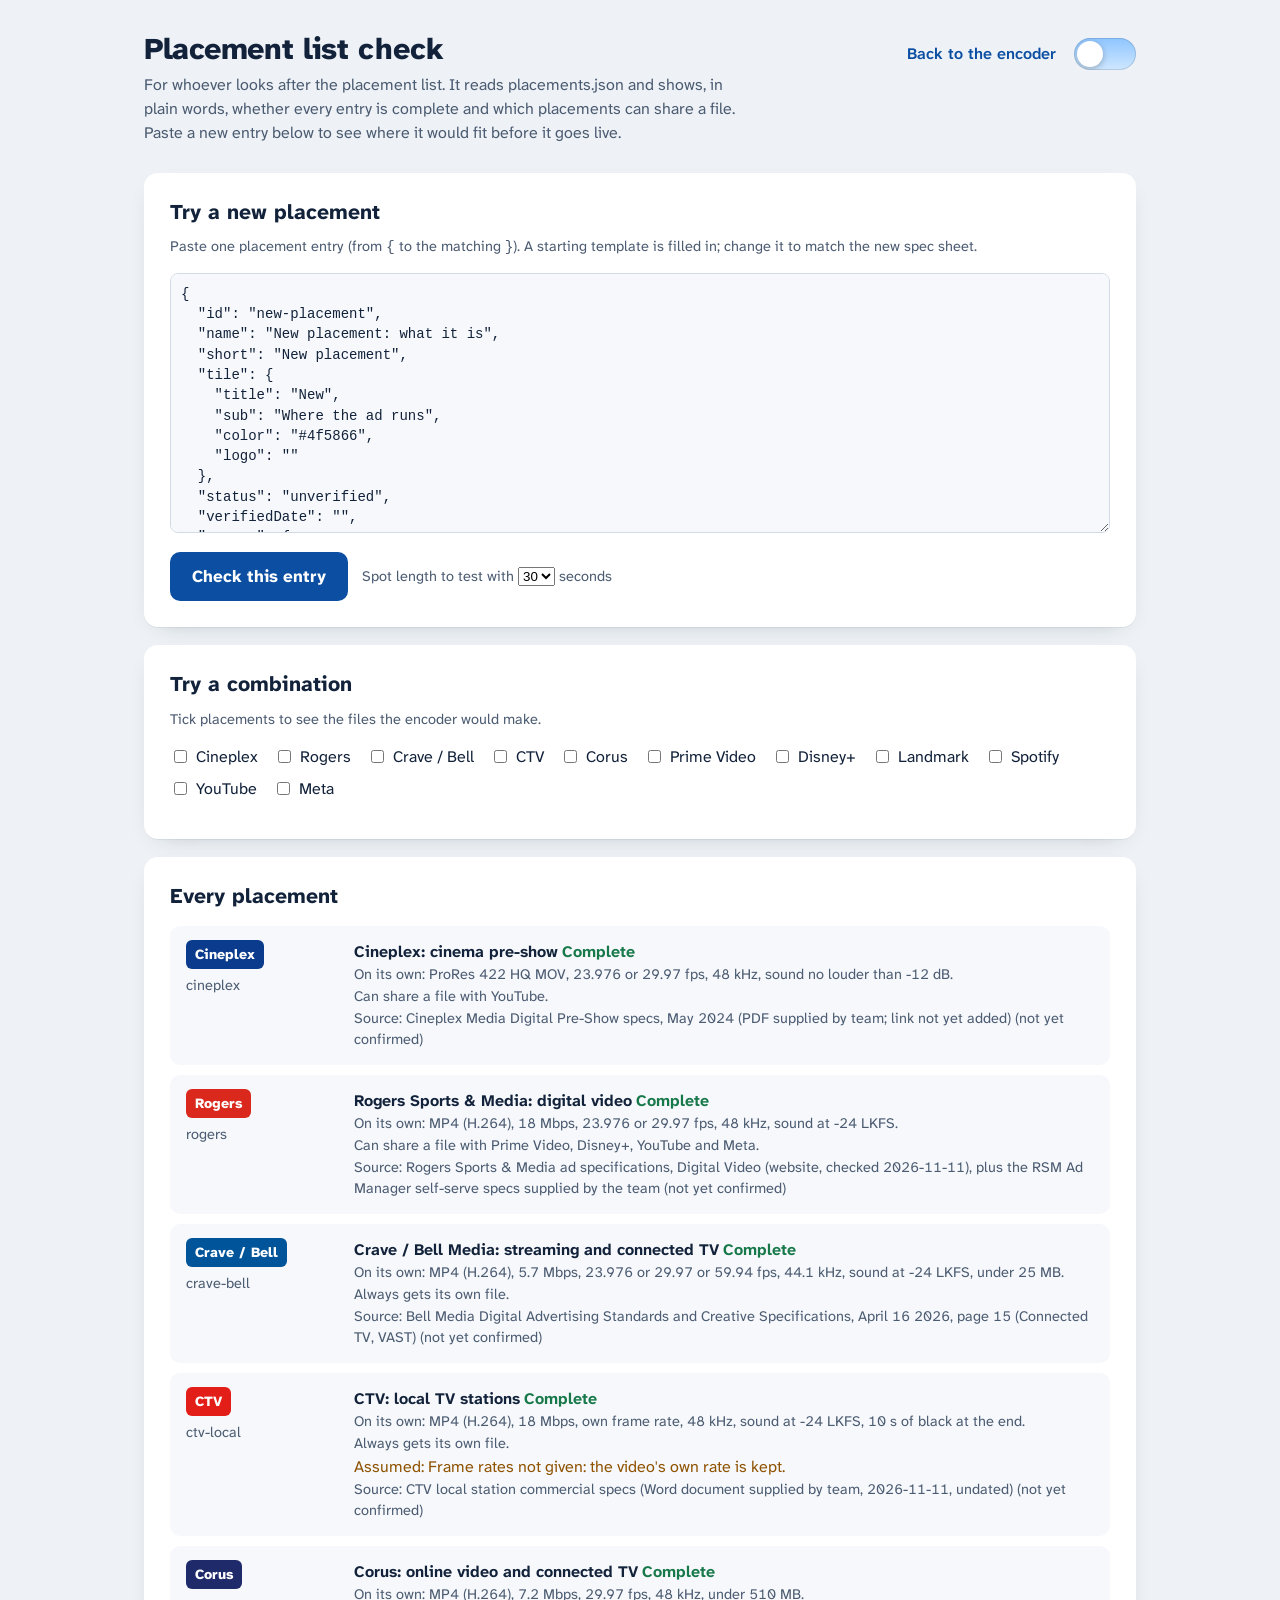
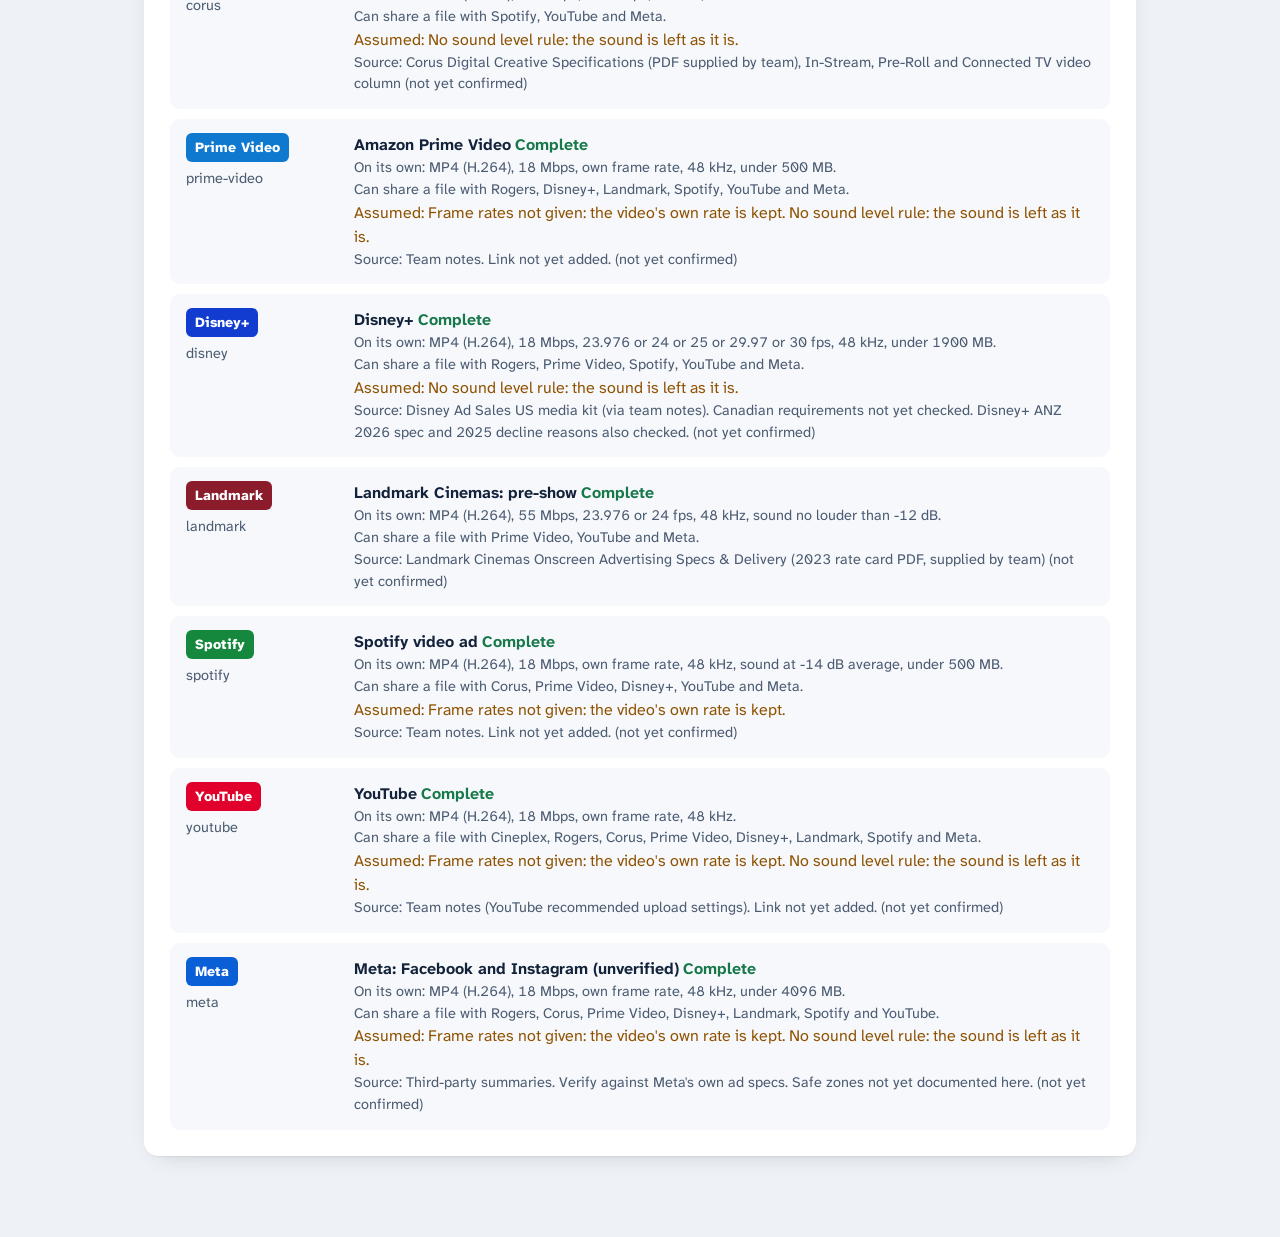
==== check.html @ fcdbefc7 "Rebuild: spec-driven placements, automatic grouping, file slips, light and dark themes - placements." ====
<!DOCTYPE html>
<html lang="en">
<head>
<meta charset="UTF-8">
<meta name="viewport" content="width=device-width, initial-scale=1.0">
<title>Placement list check</title>
<script>try { const t = localStorage.getItem('pe-theme'); if (t) document.documentElement.dataset.theme = t; } catch (e) {}</script>
<link rel="stylesheet" href="css/app.css">
<style>
  .grid-list { display: grid; gap: 10px; }
  .pl { display: grid; grid-template-columns: 150px 1fr; gap: 6px 18px; padding: 14px 16px; border-radius: 10px; background: var(--sheet-2); }
  .pl .who { display: grid; gap: 6px; align-content: start; }
  .pl .who .word { justify-self: start; font-size: 14px; font-weight: 800; color: #fff; background: var(--brand); padding: 4px 9px; border-radius: 6px; }
  .pl p { margin: 0; }
  .ok-t { color: var(--ok); font-weight: 700; }
  .bad-t { color: var(--bad); font-weight: 700; }
  .warn-t { color: var(--warn); }
  textarea { width: 100%; min-height: 260px; font: 14px/1.45 Consolas, "Cascadia Mono", monospace; color: var(--ink); background: var(--sheet-2); border: 1px solid var(--rule); border-radius: 8px; padding: 10px; }
  .combo { display: flex; flex-wrap: wrap; gap: 8px 16px; margin-bottom: 12px; }
  .combo label { display: flex; gap: 6px; align-items: center; }
  .filelist { display: grid; gap: 8px; }
  .filelist li { padding: 10px 12px; border-radius: 8px; background: var(--sheet-2); list-style: none; }
  .filelist { padding: 0; margin: 0; }
  @media (max-width: 760px) { .pl { grid-template-columns: 1fr; } }
</style>
</head>
<body>
<div class="wrap">
<header class="top">
  <div>
    <h1>Placement list check</h1>
    <p class="lede">For whoever looks after the placement list. It reads placements.json and shows, in plain words, whether every entry is complete and which placements can share a file. Paste a new entry below to see where it would fit before it goes live.</p>
  </div>
  <div class="top-tools"><a href="index.html">Back to the encoder</a>
    <button type="button" class="theme-switch" id="theme-switch" role="switch" aria-checked="false" aria-label="Dark mode">
      <span class="track"><span class="sun" aria-hidden="true"></span><span class="moon" aria-hidden="true"></span><span class="knob"></span></span>
    </button></div>
</header>

<section class="step">
  <h2>Try a new placement</h2>
  <p class="hint">Paste one placement entry (from <code>{</code> to the matching <code>}</code>). A starting template is filled in; change it to match the new spec sheet.</p>
  <textarea id="draft" spellcheck="false"></textarea>
  <div class="make" style="border:0;padding-top:6px;margin-top:6px">
    <button type="button" class="primary" id="btn-try">Check this entry</button>
    <label class="hint">Spot length to test with <select id="len"><option>6</option><option>15</option><option selected>30</option><option>60</option></select> seconds</label>
  </div>
  <div id="try-out" class="msgs"></div>
</section>

<section class="step">
  <h2>Try a combination</h2>
  <p class="hint">Tick placements to see the files the encoder would make.</p>
  <div class="combo" id="combo"></div>
  <ul class="filelist" id="combo-out"></ul>
</section>

<section class="step">
  <h2>Every placement</h2>
  <div class="grid-list" id="all"></div>
</section>
</div>
<script type="module" src="js/check.js"></script>
</body>
</html>
---- css/app.css ----
/* Placement Encoder
   A delivery docket, not an editing suite: calm sheets of paper, deep ink, CAA blue
   for actions, and colour reserved for two jobs only: the placements' own brand
   badges, and status (green done, amber look at this, red cannot send).
   The one loud element is the timecode on each file slip: length is what a spot is
   bought and judged by. */

@font-face {
  font-family: "Atkinson Next";
  src: url("../fonts/atkinson-next.woff2") format("woff2");
  font-weight: 200 800;
  font-display: swap;
}

:root {
  --paper: #eef2f6;
  --sheet: #ffffff;
  --sheet-2: #f6f8fb;
  --ink: #12223a;
  --ink-2: #4b5b71;
  --ink-3: #74839a;
  --rule: #d3dbe5;
  --accent: #0b4ea2;          /* CAA blue: confirm the exact value with Marketing */
  --accent-ink: #ffffff;
  --accent-soft: #e2ecfa;
  --ok: #17784a;   --ok-soft: #e1f3ea;
  --warn: #8f5200; --warn-soft: #fcefd9;
  --bad: #b4261a;  --bad-soft: #fbe4e1;
  --focus: #0b4ea2;
  --shadow: 0 1px 0 rgba(18, 34, 58, .06), 0 8px 24px -16px rgba(18, 34, 58, .35);
  color-scheme: light;
}
@media (prefers-color-scheme: dark) {
  :root:not([data-theme="light"]) {
    --paper: #0f1620; --sheet: #17202c; --sheet-2: #1d2734;
    --ink: #e7edf5; --ink-2: #a3b1c2; --ink-3: #7d8b9d; --rule: #2b3848;
    --accent: #6ea8f7; --accent-ink: #0b1520; --accent-soft: #1d3150;
    --ok: #4cc38a; --ok-soft: #173326; --warn: #f2a541; --warn-soft: #3a2b14; --bad: #f27a6e; --bad-soft: #3d1d1b;
    --focus: #8dbbff; --shadow: 0 1px 0 rgba(0, 0, 0, .3), 0 10px 28px -18px rgba(0, 0, 0, .8);
    color-scheme: dark;
  }
}
:root[data-theme="dark"] {
  --paper: #0f1620; --sheet: #17202c; --sheet-2: #1d2734;
  --ink: #e7edf5; --ink-2: #a3b1c2; --ink-3: #7d8b9d; --rule: #2b3848;
  --accent: #6ea8f7; --accent-ink: #0b1520; --accent-soft: #1d3150;
  --ok: #4cc38a; --ok-soft: #173326; --warn: #f2a541; --warn-soft: #3a2b14; --bad: #f27a6e; --bad-soft: #3d1d1b;
  --focus: #8dbbff; --shadow: 0 1px 0 rgba(0, 0, 0, .3), 0 10px 28px -18px rgba(0, 0, 0, .8);
  color-scheme: dark;
}

* { box-sizing: border-box; }
html { -webkit-text-size-adjust: 100%; }
body {
  margin: 0; background: var(--paper); color: var(--ink);
  font-family: "Atkinson Next", "Segoe UI", system-ui, sans-serif;
  font-size: 16px; line-height: 1.5; font-variant-numeric: tabular-nums;
  transition: background-color .25s ease, color .25s ease;
}
.wrap { max-width: 1040px; margin: 0 auto; padding: 32px 24px 64px; }
a { color: var(--accent); }
:focus-visible { outline: 3px solid var(--focus); outline-offset: 2px; border-radius: 6px; }
[hidden] { display: none !important; }
.hint { color: var(--ink-2); font-size: 14.5px; }
b, strong { font-weight: 700; }

/* ---------- header ---------- */
.top { display: flex; justify-content: space-between; gap: 24px; align-items: flex-start; margin-bottom: 28px; }
.top h1 { margin: 0 0 6px; font-size: 30px; line-height: 1.15; font-weight: 800; letter-spacing: -.01em; }
.lede { margin: 0; color: var(--ink-2); max-width: 60ch; }
.top-tools { display: flex; align-items: center; gap: 18px; flex-shrink: 0; padding-top: 6px; }
.top-tools a { font-weight: 600; text-decoration: none; }
.top-tools a:hover { text-decoration: underline; }

/* The fun bit: a little day/night switch. The sun sets as the knob crosses to the moon. */
.theme-switch { all: unset; cursor: pointer; border-radius: 999px; }
.theme-switch .track {
  position: relative; display: block; width: 62px; height: 32px; border-radius: 999px;
  background: linear-gradient(180deg, #8ec5ff, #cfe7ff); box-shadow: inset 0 0 0 1px rgba(18, 34, 58, .15);
  overflow: hidden; transition: background .35s ease;
}
.theme-switch .sun, .theme-switch .moon { position: absolute; top: 8px; width: 16px; height: 16px; border-radius: 50%; transition: transform .45s cubic-bezier(.5, -.4, .3, 1.4), opacity .3s; }
.theme-switch .sun { left: 9px; background: #ffc84a; box-shadow: 0 0 0 3px rgba(255, 200, 74, .35); }
.theme-switch .moon { right: 9px; background: transparent; box-shadow: inset -5px -3px 0 0 #f1f4fa; transform: translateY(26px); opacity: 0; }
.theme-switch .knob {
  position: absolute; top: 3px; left: 3px; width: 26px; height: 26px; border-radius: 50%; background: #fff;
  box-shadow: 0 2px 6px rgba(0, 0, 0, .25); transition: transform .35s cubic-bezier(.4, 1.4, .5, 1);
}
.theme-switch[aria-checked="true"] .track { background: linear-gradient(180deg, #13203a, #2a3c66); box-shadow: inset 0 0 0 1px rgba(255, 255, 255, .12); }
.theme-switch[aria-checked="true"] .knob { transform: translateX(30px); background: #dfe7f5; }
.theme-switch[aria-checked="true"] .sun { transform: translateY(26px); opacity: 0; }
.theme-switch[aria-checked="true"] .moon { transform: translateY(0); opacity: 1; }
.theme-switch[aria-checked="false"] .knob { transform: translateX(0); }
.theme-switch:focus-visible .track { outline: 3px solid var(--focus); outline-offset: 2px; }

/* ---------- steps ---------- */
.step { background: var(--sheet); border-radius: 14px; padding: 24px 26px 26px; margin-bottom: 18px; box-shadow: var(--shadow); }
.step h2 { display: flex; align-items: center; gap: 12px; margin: 0 0 14px; font-size: 21px; font-weight: 750; }
.step h2 .n {
  display: inline-grid; place-items: center; width: 30px; height: 30px; border-radius: 50%;
  background: var(--accent); color: var(--accent-ink); font-size: 15px; font-weight: 800;
}
.step > .hint { margin: -6px 0 14px; }

/* ---------- 1. video ---------- */
.drop {
  display: grid; gap: 4px; justify-items: center; text-align: center; padding: 38px 20px; cursor: pointer;
  border: 2px dashed var(--rule); border-radius: 12px; background: var(--sheet-2); color: var(--ink-2);
  transition: border-color .15s, background-color .15s;
}
.drop strong { color: var(--ink); font-size: 18px; }
.drop:hover, .drop.over { border-color: var(--accent); background: var(--accent-soft); }
.video-card { display: grid; gap: 14px; }
.vc-head { display: flex; justify-content: space-between; gap: 12px; align-items: baseline; flex-wrap: wrap; }
.vc-head b { font-size: 17px; overflow-wrap: anywhere; }
.vc-body { display: grid; grid-template-columns: minmax(0, 1.35fr) minmax(0, 1fr); gap: 20px; align-items: start; }
.thumbs { display: grid; grid-template-columns: repeat(3, 1fr); gap: 8px; }
.thumbs figure { margin: 0; }
.thumbs img { width: 100%; display: block; border-radius: 6px; background: #000; aspect-ratio: 16 / 9; object-fit: contain; }
.thumbs figcaption { font-size: 13px; color: var(--ink-3); margin-top: 3px; }
.facts { display: grid; grid-template-columns: auto 1fr; gap: 6px 16px; margin: 0; }
.facts dt { color: var(--ink-2); }
.facts dd { margin: 0; font-weight: 650; }
.facts.small { font-size: 14px; gap: 3px 14px; }
details.tech > summary, details.more > summary { cursor: pointer; color: var(--ink-2); font-size: 14.5px; }
details.tech[open] > summary { margin-bottom: 8px; }
button.link { all: unset; cursor: pointer; color: var(--accent); font-weight: 600; font-size: 15px; }
button.link:hover { text-decoration: underline; }

/* progress (used in the video card and in each file slip) */
.progress { display: grid; gap: 6px; }
.progress .what { font-weight: 650; }
.bar { height: 8px; border-radius: 99px; background: var(--sheet-2); box-shadow: inset 0 0 0 1px var(--rule); overflow: hidden; }
.bar i { display: block; height: 100%; width: 0; background: var(--accent); border-radius: 99px; transition: width .3s ease; }
.bar.indet i { width: 35%; animation: slide 1.2s ease-in-out infinite; }
@keyframes slide { from { transform: translateX(-110%); } to { transform: translateX(310%); } }
.progress .meta { display: flex; gap: 16px; font-size: 13.5px; color: var(--ink-3); }

/* ---------- 2. tiles ---------- */
.tiles { display: grid; grid-template-columns: repeat(auto-fill, minmax(150px, 1fr)); gap: 10px; }
.tile {
  all: unset; box-sizing: border-box; cursor: pointer; position: relative; display: grid; gap: 8px; justify-items: center;
  align-content: start; text-align: center; padding: 16px 10px 13px; border-radius: 12px;
  background: var(--sheet-2); box-shadow: inset 0 0 0 1px var(--rule); transition: box-shadow .15s, background-color .15s;
}
.tile:hover { box-shadow: inset 0 0 0 1px var(--ink-3); }
.tile .logo { height: 34px; display: grid; place-items: center; }
.tile .logo img { max-height: 34px; max-width: 120px; }
.tile .word {
  font-size: 15px; font-weight: 800; color: #fff; background: var(--brand); padding: 5px 11px; border-radius: 7px;
  line-height: 1.1; text-shadow: 0 1px 1px rgba(0, 0, 0, .25);
}
.tile .sub { font-size: 13.5px; line-height: 1.3; color: var(--ink-2); }
.tile .chk {
  position: absolute; top: 8px; right: 8px; width: 20px; height: 20px; border-radius: 50%;
  box-shadow: inset 0 0 0 2px var(--rule); display: grid; place-items: center; font-size: 12px; color: transparent;
}
.tile[aria-pressed="true"] { background: var(--accent-soft); box-shadow: inset 0 0 0 2px var(--accent); }
.tile[aria-pressed="true"] .chk { background: var(--accent); box-shadow: none; color: var(--accent-ink); }
.tile:disabled { cursor: default; opacity: .6; }

/* ---------- 3. file slips ---------- */
.slips { display: grid; gap: 16px; }
.slip {
  border-radius: 12px; background: var(--sheet); box-shadow: inset 0 0 0 1px var(--rule);
  overflow: hidden; position: relative;
}
/* The left edge reads like the coloured stripe on a traffic docket: it carries the status. */
.slip::before { content: ""; position: absolute; inset: 0 auto 0 0; width: 5px; background: var(--rule); }
.slip.st-ok::before { background: var(--ok); }
.slip.st-warn::before { background: var(--warn); }
.slip.st-bad::before { background: var(--bad); }
.slip.st-run::before { background: var(--accent); }
.slip-head { display: flex; justify-content: space-between; gap: 12px; align-items: flex-start; padding: 16px 20px 0 24px; flex-wrap: wrap; }
.slip-title { margin: 0; font-size: 18px; font-weight: 750; }
.slip-title .of { color: var(--ink-3); font-weight: 600; margin-right: 6px; }
.slip-for { margin: 2px 0 0; color: var(--ink-2); font-size: 15px; }
.badges { display: flex; gap: 6px; flex-wrap: wrap; margin-top: 8px; }
.badges .word { font-size: 12.5px; font-weight: 800; color: #fff; background: var(--brand); padding: 3px 8px; border-radius: 6px; }
.status {
  font-size: 14px; font-weight: 700; padding: 4px 10px; border-radius: 99px; white-space: nowrap;
  background: var(--sheet-2); color: var(--ink-2);
}
.status.ok { background: var(--ok-soft); color: var(--ok); }
.status.warn { background: var(--warn-soft); color: var(--warn); }
.status.bad { background: var(--bad-soft); color: var(--bad); }
.status.run { background: var(--accent-soft); color: var(--accent); }

.readout { display: flex; gap: 22px 32px; align-items: flex-end; flex-wrap: wrap; padding: 14px 20px 14px 24px; margin-top: 12px; border-block: 1px solid var(--rule); background: var(--sheet-2); }
.tc { line-height: 1; }
.tc .t { display: block; font-size: 38px; font-weight: 800; letter-spacing: .01em; }
.tc .t .ff { color: var(--ink-3); }
.tc .u { display: block; font-size: 13.5px; color: var(--ink-2); margin-top: 6px; }
.specs { display: grid; grid-template-columns: repeat(4, auto); gap: 2px 22px; margin: 0; }
.specs dt { font-size: 13px; color: var(--ink-3); grid-row: 1; }
.specs dd { margin: 0; font-weight: 700; font-size: 15.5px; grid-row: 2; }

.slip-body { display: grid; grid-template-columns: 1fr 1fr; gap: 18px 28px; padding: 16px 20px 6px 24px; }
.slip-body h4 { margin: 0 0 6px; font-size: 15px; font-weight: 750; }
.items { list-style: none; margin: 0; padding: 0; display: grid; gap: 8px; }
.items li { padding-left: 22px; position: relative; }
.items li::before { position: absolute; left: 0; top: 0; font-weight: 800; }
.items.do li::before { content: "\2192"; color: var(--accent); }
.items.todo li.warn::before { content: "!"; color: var(--warn); left: 5px; }
.items.todo li.bad::before { content: "\2715"; color: var(--bad); }
.items.good li::before { content: "i"; color: var(--ink-3); left: 5px; font-style: italic; font-family: Georgia, serif; }
.items small { display: block; color: var(--ink-2); font-size: 14px; line-height: 1.4; }
.items .none { color: var(--ink-2); }
.items .none::before { content: "\2713"; color: var(--ok); }
.slip .good-wrap { grid-column: 1 / -1; }

.names { padding: 10px 20px 4px 24px; display: grid; gap: 10px; }
.name-row label { display: block; font-weight: 700; font-size: 15px; margin-bottom: 4px; }
.name-row .for { font-weight: 500; color: var(--ink-2); }
.name-field { display: flex; align-items: center; gap: 6px; max-width: 560px; }
.name-field input {
  flex: 1; min-width: 0; font: inherit; color: var(--ink); background: var(--sheet-2); border: 1px solid var(--rule);
  border-radius: 8px; padding: 8px 10px;
}
.name-field input:focus { border-color: var(--accent); outline: none; box-shadow: 0 0 0 3px var(--accent-soft); }
.name-field .ext { color: var(--ink-2); }
.name-msg { font-size: 14px; margin-top: 4px; }
.name-msg.warn { color: var(--warn); }
.name-msg.bad { color: var(--bad); }
.name-msg.rule { color: var(--ink-2); }

.slip-foot { display: flex; gap: 18px; flex-wrap: wrap; padding: 10px 20px 16px 24px; }
.slip-foot details { flex: 1 1 100%; }
.slip-foot details > summary { cursor: pointer; color: var(--accent); font-weight: 600; font-size: 15px; width: fit-content; }
.slip-foot details[open] > summary { margin-bottom: 10px; }
.spec-list { display: grid; gap: 12px; margin: 0; padding: 0; list-style: none; }
.spec-list li { padding: 10px 12px; border-radius: 8px; background: var(--sheet-2); }
.spec-list .src { font-size: 13.5px; color: var(--ink-2); }
.spec-list ul { margin: 6px 0 0; padding-left: 18px; font-size: 14.5px; }
.conf { font-size: 12.5px; font-weight: 700; padding: 2px 7px; border-radius: 6px; margin-left: 6px; }
.conf.no { background: var(--warn-soft); color: var(--warn); }
.conf.yes { background: var(--ok-soft); color: var(--ok); }

.settings { display: grid; grid-template-columns: repeat(auto-fill, minmax(210px, 1fr)); gap: 12px; }
.settings label { display: grid; gap: 4px; font-size: 14.5px; font-weight: 600; }
.settings select, .settings input {
  font: inherit; font-weight: 500; color: var(--ink); background: var(--sheet-2); border: 1px solid var(--rule); border-radius: 8px; padding: 7px 9px;
}
.settings .hint { grid-column: 1 / -1; margin: 0; }

.zone-frame { position: relative; width: min(100%, 420px); border-radius: 6px; overflow: hidden; background: #000; }
.zone-frame img { width: 100%; display: block; }
.zone { position: absolute; box-sizing: border-box; pointer-events: none; }
.zone.safe { border: 2px dashed #5fd38f; box-shadow: 0 0 0 999px rgba(0, 0, 0, .45); }
.zone.avoid { border: 2px solid #ff7a6b; background: rgba(255, 122, 107, .3); }

.slip-run { padding: 4px 20px 16px 24px; }
.result { display: grid; gap: 10px; }
.result .line { font-weight: 700; }
.result.ok .line { color: var(--ok); }
.result.warn .line { color: var(--warn); }
.result.bad .line { color: var(--bad); }
.result .row { display: flex; gap: 12px; align-items: center; flex-wrap: wrap; }
table.report { width: 100%; border-collapse: collapse; font-size: 14px; margin-top: 8px; }
table.report th, table.report td { text-align: left; padding: 6px 8px; border-bottom: 1px solid var(--rule); vertical-align: top; }
table.report th { color: var(--ink-2); font-weight: 650; }
.tag { font-size: 12px; font-weight: 800; padding: 2px 6px; border-radius: 5px; }
.tag.pass { background: var(--ok-soft); color: var(--ok); }
.tag.warn { background: var(--warn-soft); color: var(--warn); }
.tag.fail { background: var(--bad-soft); color: var(--bad); }
.tag.info { background: var(--sheet-2); color: var(--ink-2); }

/* ---------- make ---------- */
.make { display: flex; align-items: center; gap: 14px; flex-wrap: wrap; margin-top: 18px; padding-top: 18px; border-top: 1px solid var(--rule); }
button.primary, button.ghost {
  font: inherit; font-weight: 750; font-size: 17px; border-radius: 10px; padding: 12px 22px; cursor: pointer; border: 0;
}
button.primary { background: var(--accent); color: var(--accent-ink); }
button.primary:hover { filter: brightness(1.08); }
button.primary:disabled { background: var(--rule); color: var(--ink-3); cursor: not-allowed; filter: none; }
button.ghost { background: transparent; color: var(--ink); box-shadow: inset 0 0 0 1px var(--rule); }
button.small { font-size: 14.5px; padding: 7px 13px; border-radius: 8px; }

/* ---------- messages ---------- */
.msgs { display: grid; gap: 8px; }
.msgs:not(:empty) { margin-top: 12px; }
.msg { padding: 10px 14px; border-radius: 8px; font-size: 15px; white-space: pre-line; }
.msg.bad { background: var(--bad-soft); color: var(--bad); }
.msg.warn { background: var(--warn-soft); color: var(--warn); }
.msg.info { background: var(--sheet-2); color: var(--ink-2); }

footer { color: var(--ink-3); font-size: 13.5px; margin-top: 26px; }

@media (max-width: 760px) {
  .wrap { padding: 20px 16px 48px; }
  .top { flex-direction: column; gap: 12px; }
  .top-tools { padding-top: 0; }
  .vc-body { grid-template-columns: 1fr; }
  .slip-body { grid-template-columns: 1fr; }
  .specs { grid-template-columns: repeat(2, auto); }
  .specs dt, .specs dd { grid-row: auto; }
  .tiles { grid-template-columns: repeat(2, 1fr); }
  .tc .t { font-size: 32px; }
  .step { padding: 20px 16px; }
}
@media (prefers-reduced-motion: reduce) {
  *, *::before, *::after { transition: none !important; animation: none !important; }
}
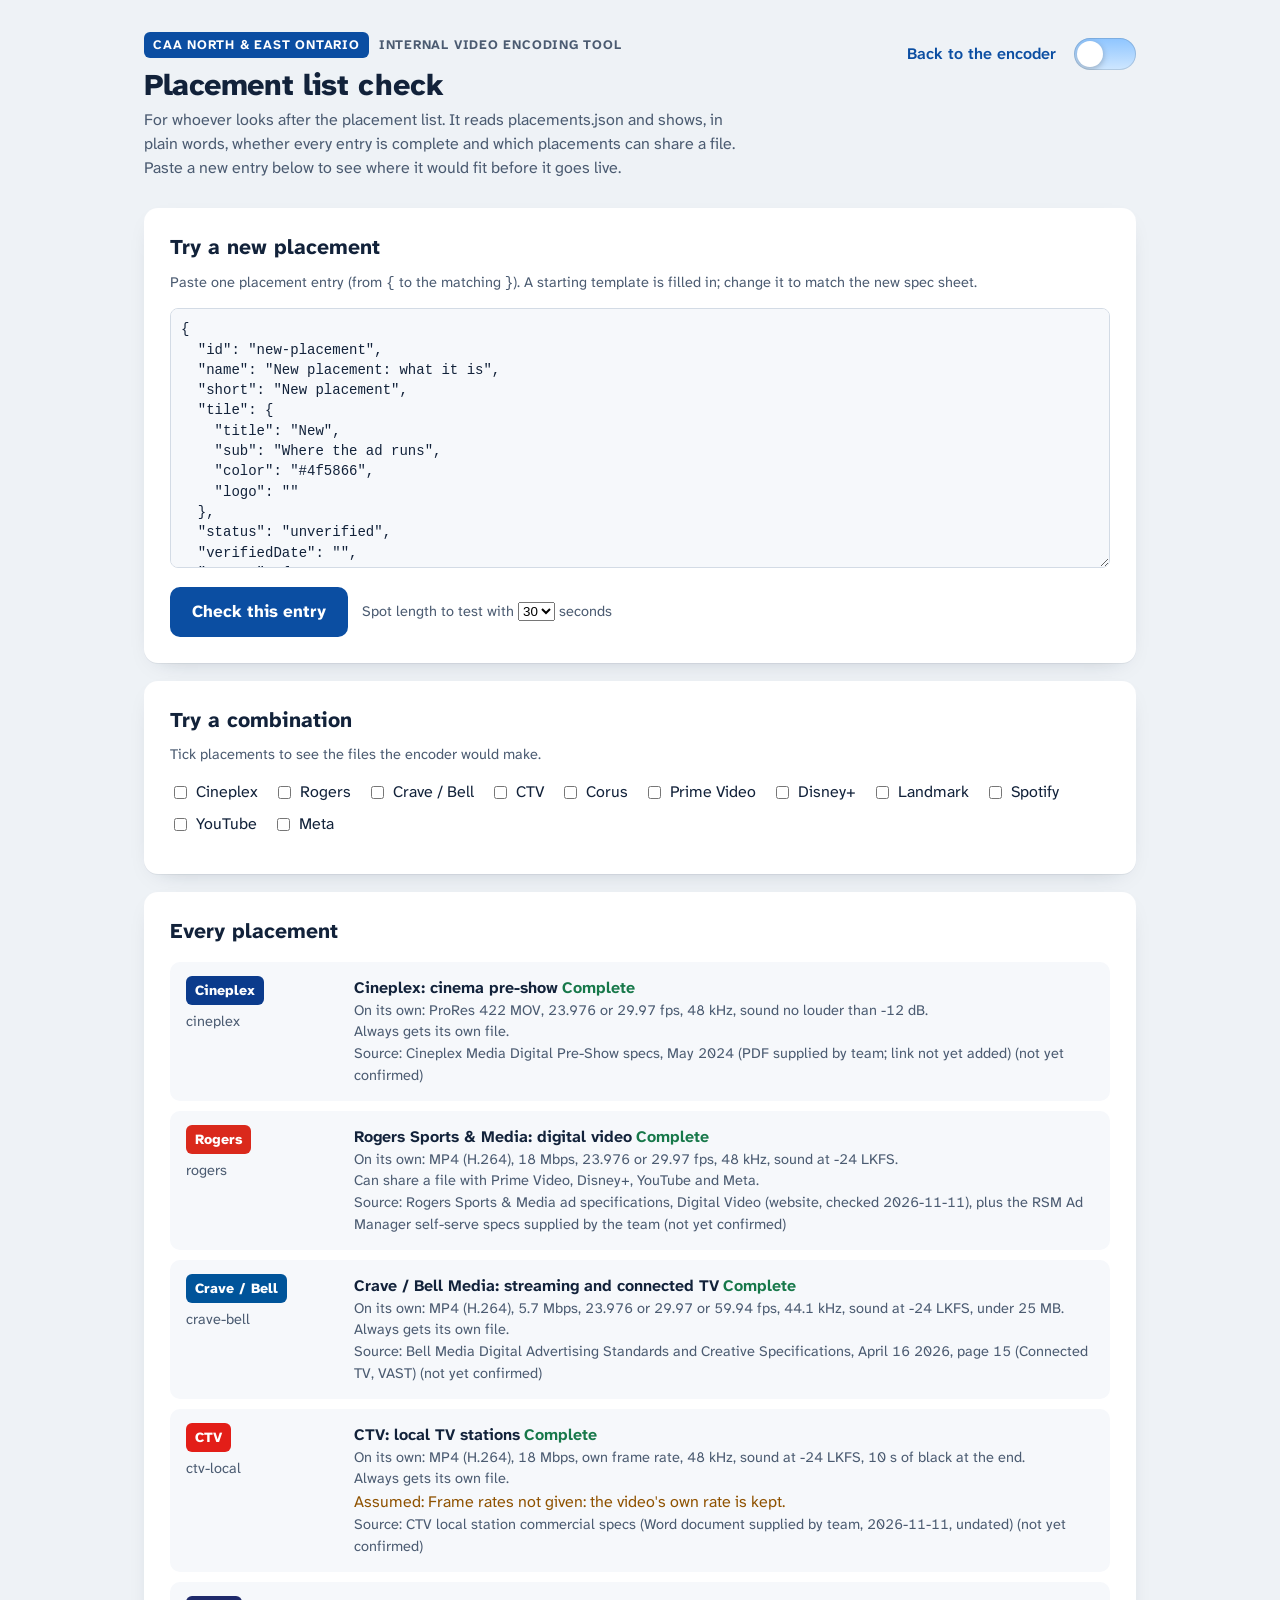
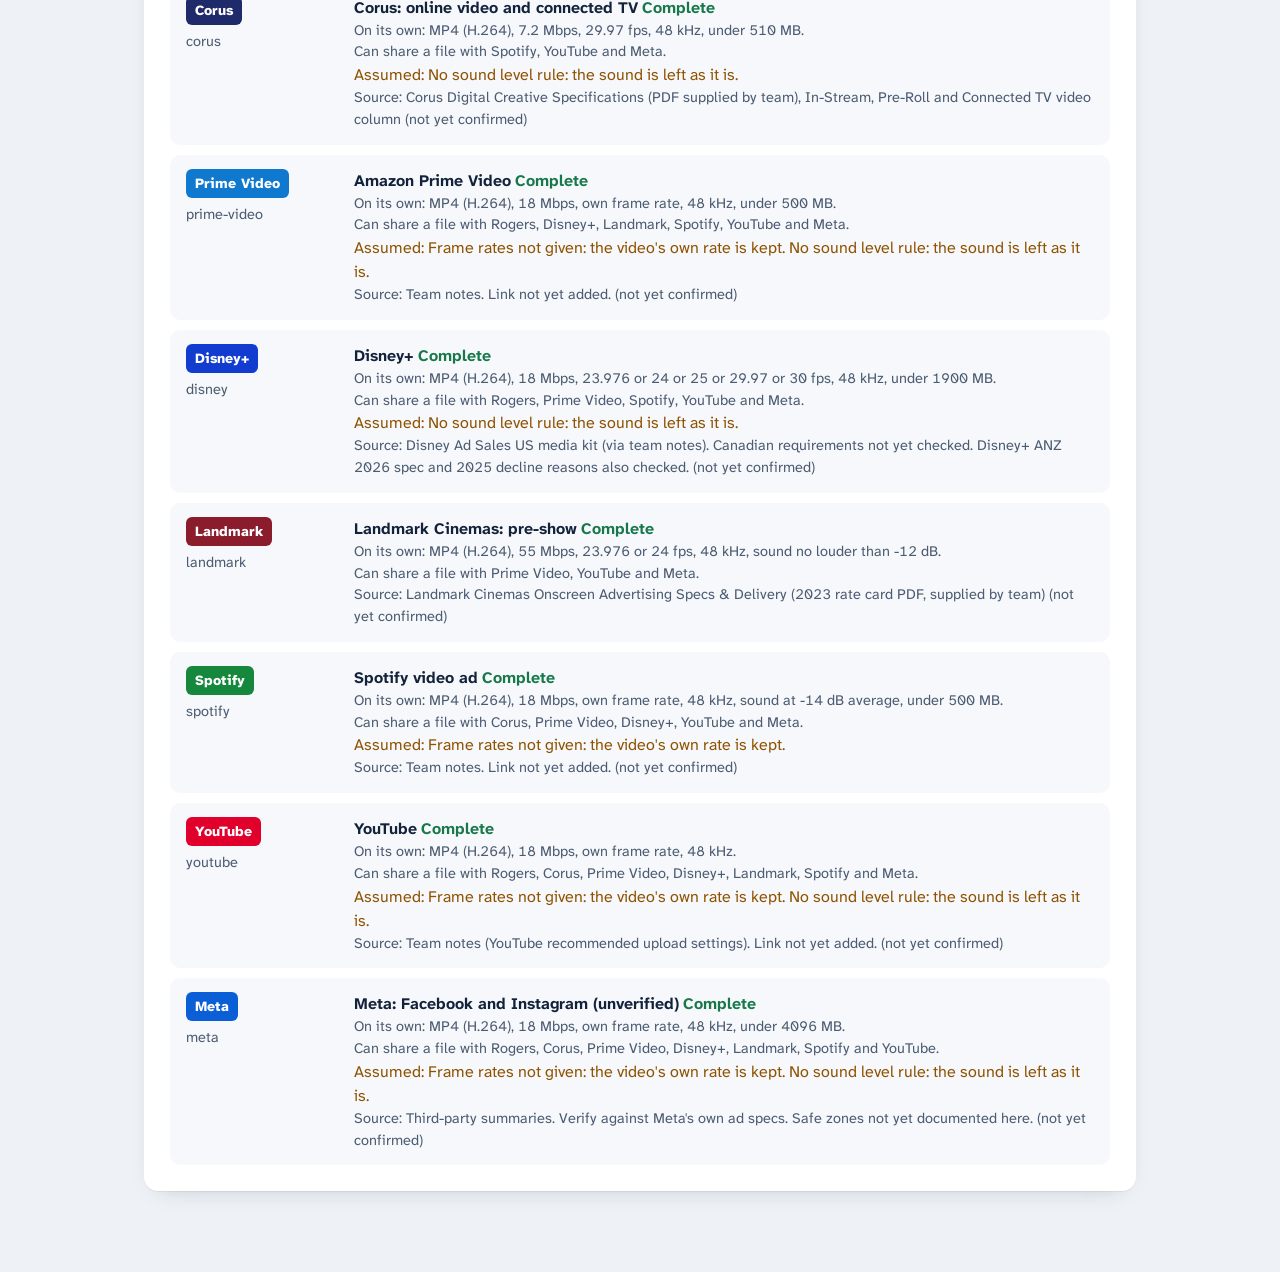
==== commit da927aee: "Header: CAA North & East Ontario, internal video encoding tool label on every page Co-Authored-By: C" ====
--- a/check.html
+++ b/check.html
@@ -28,6 +28,7 @@
 <div class="wrap">
 <header class="top">
   <div>
+    <p class="eyebrow"><span class="org">CAA North &amp; East Ontario</span><span class="kind">Internal video encoding tool</span></p>
     <h1>Placement list check</h1>
     <p class="lede">For whoever looks after the placement list. It reads placements.json and shows, in plain words, whether every entry is complete and which placements can share a file. Paste a new entry below to see where it would fit before it goes live.</p>
   </div>
--- a/css/app.css
+++ b/css/app.css
@@ -66,6 +66,10 @@
 
 /* ---------- header ---------- */
 .top { display: flex; justify-content: space-between; gap: 24px; align-items: flex-start; margin-bottom: 28px; }
+/* Says whose tool this is and what it is for, above every page title. */
+.eyebrow { display: flex; flex-wrap: wrap; align-items: center; gap: 6px 10px; margin: 0 0 10px; font-size: 13px; font-weight: 700; letter-spacing: .06em; text-transform: uppercase; }
+.eyebrow .org { color: #fff; background: #0b4ea2; /* CAA blue, same placeholder as --accent */ padding: 3px 9px; border-radius: 6px; }
+.eyebrow .kind { color: var(--ink-2); }
 .top h1 { margin: 0 0 6px; font-size: 30px; line-height: 1.15; font-weight: 800; letter-spacing: -.01em; }
 .lede { margin: 0; color: var(--ink-2); max-width: 60ch; }
 .top-tools { display: flex; align-items: center; gap: 18px; flex-shrink: 0; padding-top: 6px; }
@@ -172,8 +176,9 @@
 .slip.st-bad::before { background: var(--bad); }
 .slip.st-run::before { background: var(--accent); }
 .slip-head { display: flex; justify-content: space-between; gap: 12px; align-items: flex-start; padding: 16px 20px 0 24px; flex-wrap: wrap; }
-.slip-title { margin: 0; font-size: 18px; font-weight: 750; }
-.slip-title .of { color: var(--ink-3); font-weight: 600; margin-right: 6px; }
+.slip-of { margin: 0 0 6px; font-size: 14px; color: var(--ink-3); font-weight: 600; }
+.slip-title { margin: 0; display: flex; gap: 8px; flex-wrap: wrap; }
+.slip-title .word { font-size: 19px; font-weight: 800; color: #fff; background: var(--brand); padding: 6px 13px; border-radius: 8px; text-shadow: 0 1px 1px rgba(0, 0, 0, .25); }
 .slip-for { margin: 2px 0 0; color: var(--ink-2); font-size: 15px; }
 .badges { display: flex; gap: 6px; flex-wrap: wrap; margin-top: 8px; }
 .badges .word { font-size: 12.5px; font-weight: 800; color: #fff; background: var(--brand); padding: 3px 8px; border-radius: 6px; }
@@ -185,13 +190,15 @@
 .status.warn { background: var(--warn-soft); color: var(--warn); }
 .status.bad { background: var(--bad-soft); color: var(--bad); }
 .status.run { background: var(--accent-soft); color: var(--accent); }
+.status.need { background: var(--warn); color: var(--sheet); }
+.slip.st-need::before { background: var(--warn); }
 
 .readout { display: flex; gap: 22px 32px; align-items: flex-end; flex-wrap: wrap; padding: 14px 20px 14px 24px; margin-top: 12px; border-block: 1px solid var(--rule); background: var(--sheet-2); }
 .tc { line-height: 1; }
 .tc .t { display: block; font-size: 38px; font-weight: 800; letter-spacing: .01em; }
 .tc .t .ff { color: var(--ink-3); }
 .tc .u { display: block; font-size: 13.5px; color: var(--ink-2); margin-top: 6px; }
-.specs { display: grid; grid-template-columns: repeat(4, auto); gap: 2px 22px; margin: 0; }
+.specs { display: grid; grid-template-columns: repeat(5, auto); gap: 2px 22px; margin: 0; }
 .specs dt { font-size: 13px; color: var(--ink-3); grid-row: 1; }
 .specs dd { margin: 0; font-weight: 700; font-size: 15.5px; grid-row: 2; }
 
@@ -256,6 +263,9 @@
 .result.warn .line { color: var(--warn); }
 .result.bad .line { color: var(--bad); }
 .result .row { display: flex; gap: 12px; align-items: center; flex-wrap: wrap; }
+.result .saved { display: grid; gap: 8px; padding: 12px 14px; border-radius: 10px; background: var(--sheet-2); }
+.result .saved b { overflow-wrap: anywhere; }
+button.primary.small { font-size: 15px; padding: 8px 16px; border-radius: 8px; }
 table.report { width: 100%; border-collapse: collapse; font-size: 14px; margin-top: 8px; }
 table.report th, table.report td { text-align: left; padding: 6px 8px; border-bottom: 1px solid var(--rule); vertical-align: top; }
 table.report th { color: var(--ink-2); font-weight: 650; }
@@ -265,6 +275,34 @@
 .tag.fail { background: var(--bad-soft); color: var(--bad); }
 .tag.info { background: var(--sheet-2); color: var(--ink-2); }
 
+/* What changes: your video next to the new file. The main message of a slip that needs a file. */
+/* Amber, like the green "good to go" box: something will happen to this video. */
+.changes { margin: 16px 20px 4px 24px; padding: 16px 18px 10px; border-radius: 10px; background: var(--warn-soft); }
+.changes-line { margin: 0; font-size: 20px; font-weight: 800; color: var(--warn); }
+.changes-line::before { content: "!"; display: inline-grid; place-items: center; width: 26px; height: 26px; margin-right: 10px; border-radius: 50%; background: var(--warn); color: var(--sheet); font-size: 16px; font-weight: 800; vertical-align: 2px; }
+.changes-sub { margin: 6px 0 12px; }
+.changes table.diff td, .changes table.diff tbody th { border-top-color: color-mix(in srgb, var(--warn) 22%, transparent); }
+table.diff { width: 100%; border-collapse: collapse; }
+table.diff thead th { font-size: 13px; font-weight: 650; color: var(--ink-3); text-align: left; padding: 0 10px 6px 0; }
+table.diff tbody th { text-align: left; font-weight: 650; color: var(--ink-2); padding: 9px 12px 9px 0; vertical-align: top; white-space: nowrap; width: 1%; }
+table.diff td { padding: 9px 10px 9px 0; vertical-align: top; border-top: 1px solid var(--rule); }
+table.diff tbody th { border-top: 1px solid var(--rule); }
+table.diff td.from { color: var(--ink-2); }
+table.diff td.arrow { color: var(--accent); font-weight: 800; width: 1%; }
+table.diff td.to { font-weight: 750; }
+table.diff td.to small { display: block; font-weight: 500; color: var(--ink-2); font-size: 14px; margin-top: 2px; }
+.todo-box, .good-box { margin: 14px 20px 0 24px; }
+.todo-box h4, .good-box h4 { margin: 0 0 6px; font-size: 15px; font-weight: 750; }
+
+/* The video is already good to go for this file: the loudest "you're done" on the page. */
+.asis { margin: 16px 20px 6px 24px; padding: 16px 18px; border-radius: 10px; background: var(--ok-soft); display: grid; gap: 8px; justify-items: start; }
+.asis-line { margin: 0; font-size: 20px; font-weight: 800; color: var(--ok); }
+.asis-line::before { content: "\2713"; display: inline-grid; place-items: center; width: 26px; height: 26px; margin-right: 10px; border-radius: 50%; background: var(--ok); color: var(--sheet); font-size: 15px; vertical-align: 2px; }
+.asis-sub { margin: 0; }
+.asis-sub b { overflow-wrap: anywhere; }
+.asis .items { justify-self: stretch; }
+.asis-undo { display: flex; gap: 12px; flex-wrap: wrap; align-items: baseline; padding: 12px 20px 0 24px; }
+
 /* ---------- make ---------- */
 .make { display: flex; align-items: center; gap: 14px; flex-wrap: wrap; margin-top: 18px; padding-top: 18px; border-top: 1px solid var(--rule); }
 button.primary, button.ghost {
@@ -293,6 +331,7 @@
   .vc-body { grid-template-columns: 1fr; }
   .slip-body { grid-template-columns: 1fr; }
   .specs { grid-template-columns: repeat(2, auto); }
+  table.diff tbody th { white-space: normal; }
   .specs dt, .specs dd { grid-row: auto; }
   .tiles { grid-template-columns: repeat(2, 1fr); }
   .tc .t { font-size: 32px; }
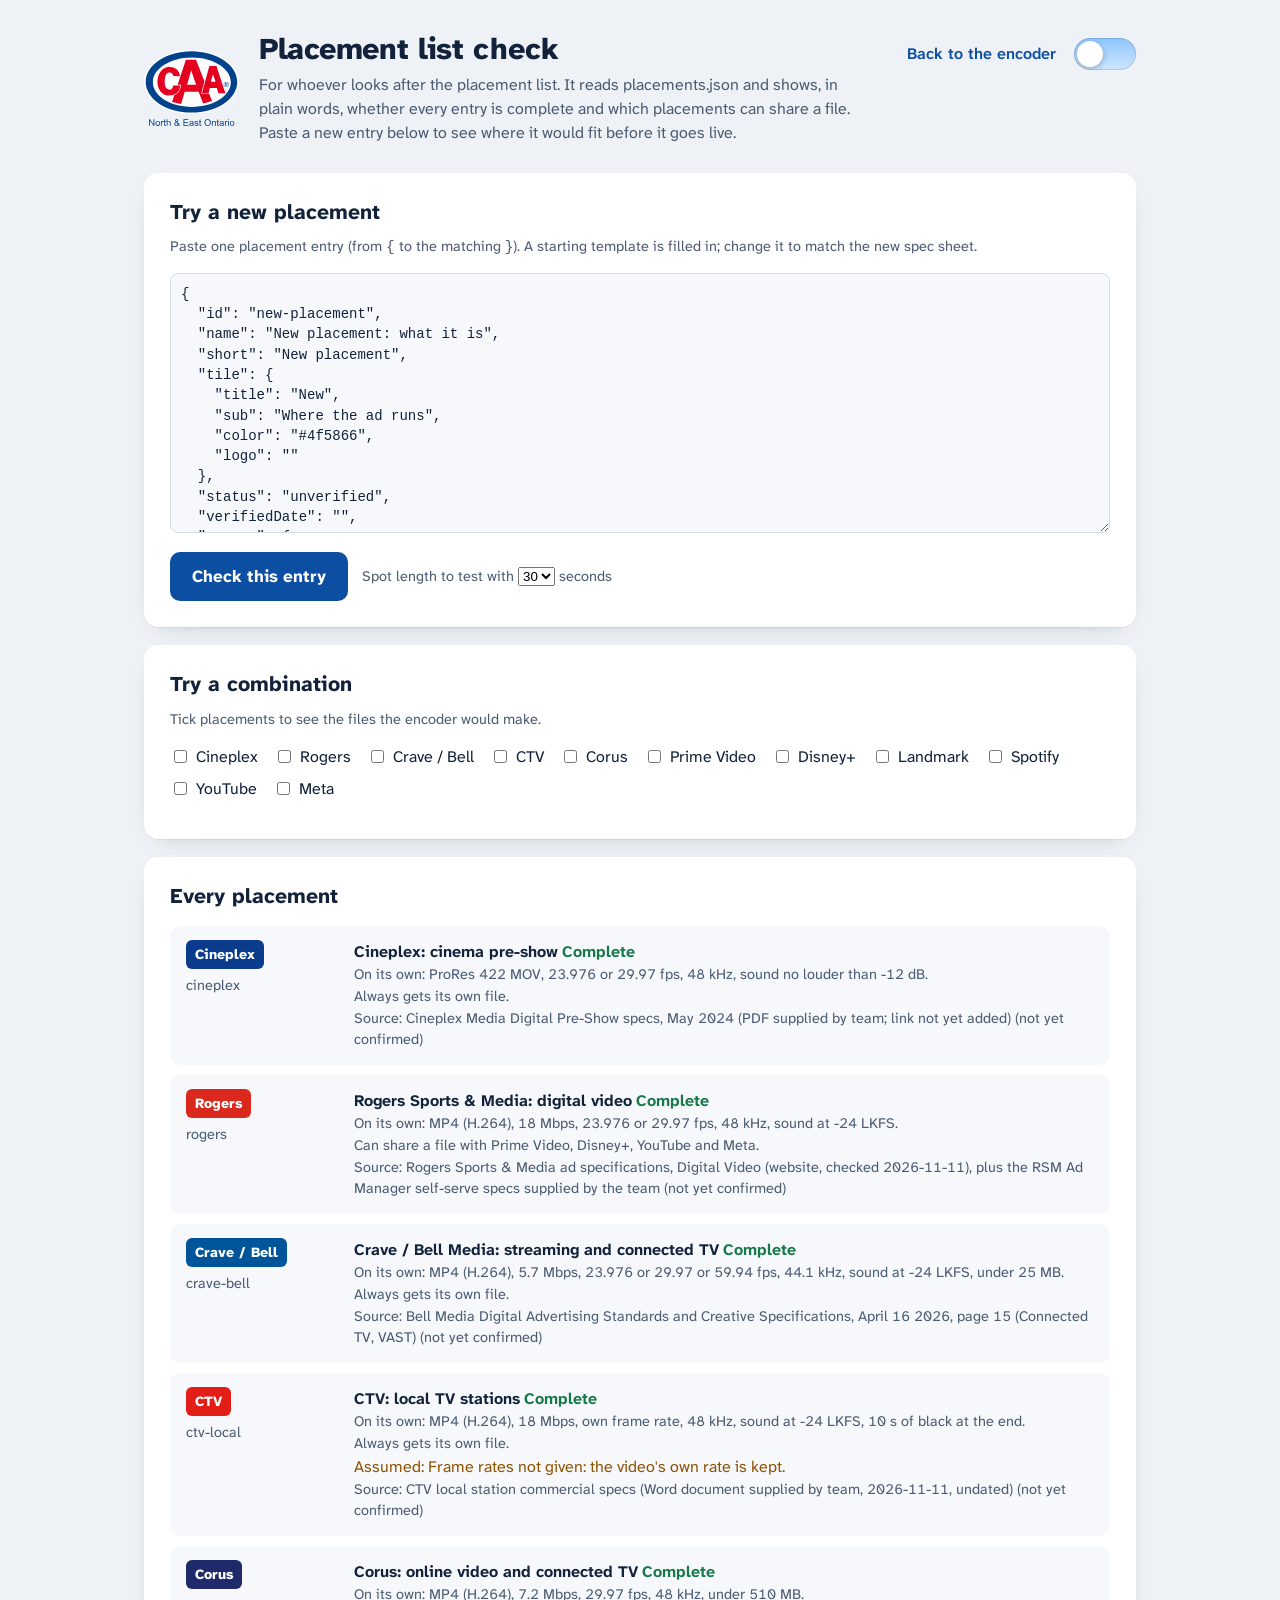
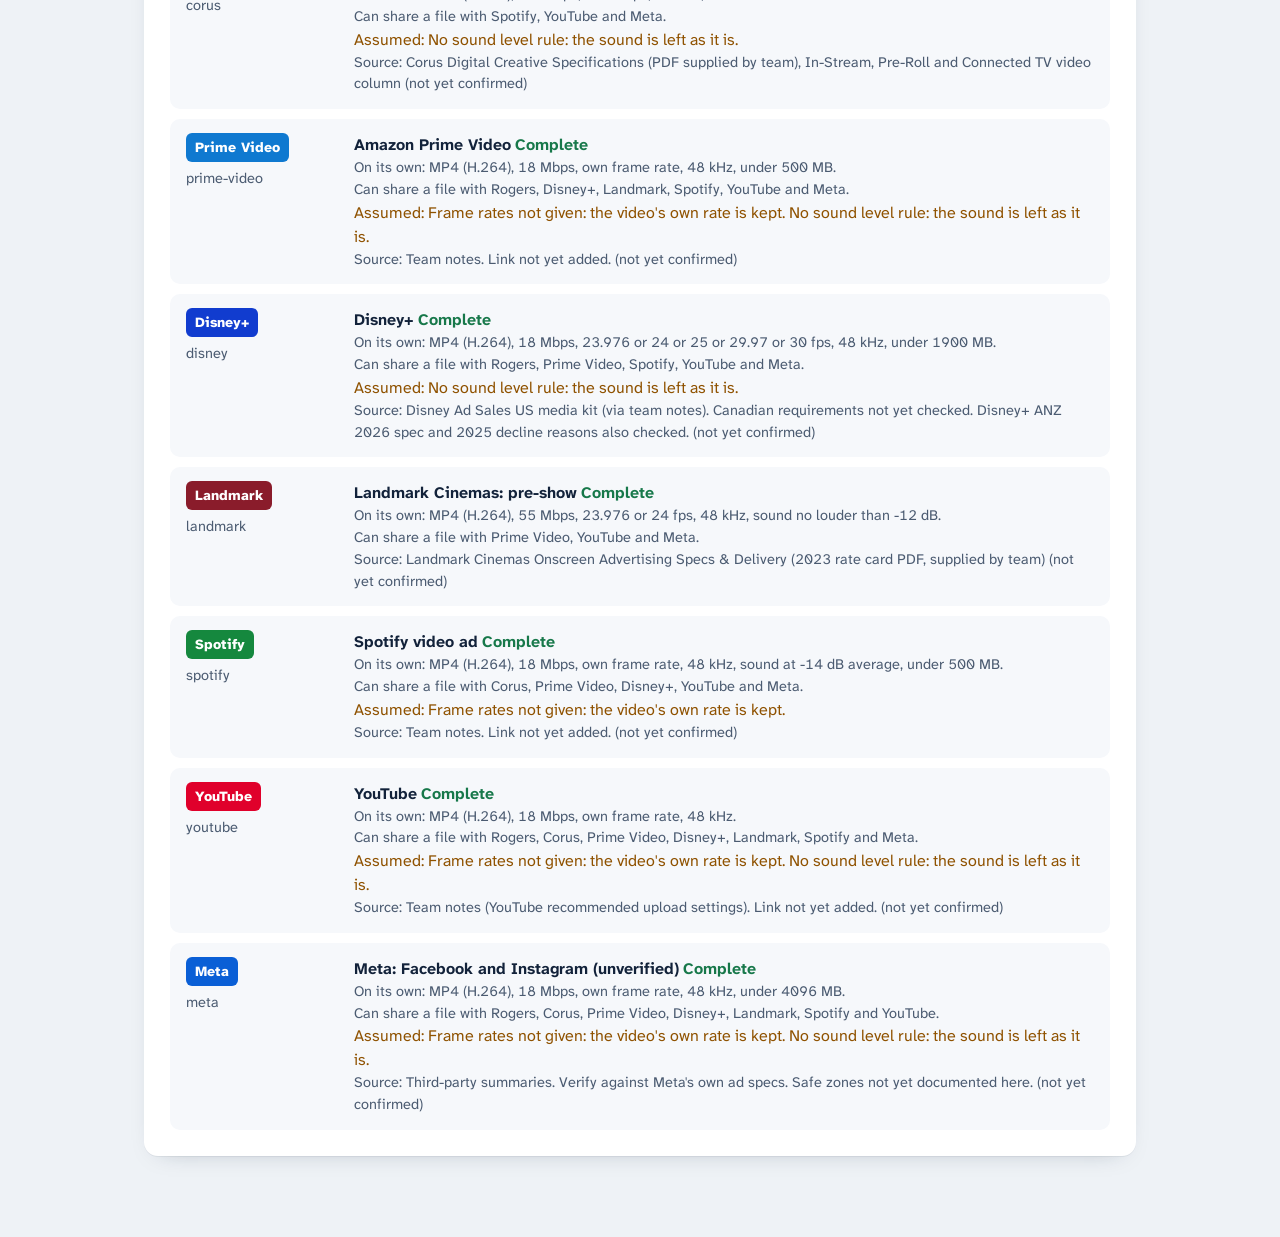
==== commit 9efa1e47: "Rename to Video Encoder, add the CAA NEO logo from the brand kit (colour on light, white on dark), i" ====
--- a/check.html
+++ b/check.html
@@ -27,11 +27,12 @@
 <body>
 <div class="wrap">
 <header class="top">
-  <div>
-    <p class="eyebrow"><span class="org">CAA North &amp; East Ontario</span><span class="kind">Internal video encoding tool</span></p>
+  <div class="head">
+    <a class="brand" href="index.html" aria-label="CAA North &amp; East Ontario: Video Encoder home"><img class="logo logo-colour" src="img/caaneo-colour.svg" alt="CAA North &amp; East Ontario"><img class="logo logo-white" src="img/caaneo-white.svg" alt=""></a>
+    <div>
     <h1>Placement list check</h1>
     <p class="lede">For whoever looks after the placement list. It reads placements.json and shows, in plain words, whether every entry is complete and which placements can share a file. Paste a new entry below to see where it would fit before it goes live.</p>
-  </div>
+  </div></div>
   <div class="top-tools"><a href="index.html">Back to the encoder</a>
     <button type="button" class="theme-switch" id="theme-switch" role="switch" aria-checked="false" aria-label="Dark mode">
       <span class="track"><span class="sun" aria-hidden="true"></span><span class="moon" aria-hidden="true"></span><span class="knob"></span></span>
--- a/css/app.css
+++ b/css/app.css
@@ -66,10 +66,15 @@
 
 /* ---------- header ---------- */
 .top { display: flex; justify-content: space-between; gap: 24px; align-items: flex-start; margin-bottom: 28px; }
-/* Says whose tool this is and what it is for, above every page title. */
-.eyebrow { display: flex; flex-wrap: wrap; align-items: center; gap: 6px 10px; margin: 0 0 10px; font-size: 13px; font-weight: 700; letter-spacing: .06em; text-transform: uppercase; }
-.eyebrow .org { color: #fff; background: #0b4ea2; /* CAA blue, same placeholder as --accent */ padding: 3px 9px; border-radius: 6px; }
-.eyebrow .kind { color: var(--ink-2); }
+/* CAA NEO logo from the brand kit: colour on light, white on dark. */
+.head { display: flex; align-items: center; gap: 20px; }
+.brand { flex-shrink: 0; line-height: 0; }
+.logo { height: 76px; width: auto; display: block; }
+.logo-white { display: none; }
+:root[data-theme="dark"] .logo-colour { display: none; }
+:root[data-theme="dark"] .logo-white { display: block; }
+@media (prefers-color-scheme: dark) { :root:not([data-theme="light"]) .logo-colour { display: none; } :root:not([data-theme="light"]) .logo-white { display: block; } }
+@media (max-width: 560px) { .head { flex-direction: column; align-items: flex-start; gap: 12px; } .logo { height: 60px; } }
 .top h1 { margin: 0 0 6px; font-size: 30px; line-height: 1.15; font-weight: 800; letter-spacing: -.01em; }
 .lede { margin: 0; color: var(--ink-2); max-width: 60ch; }
 .top-tools { display: flex; align-items: center; gap: 18px; flex-shrink: 0; padding-top: 6px; }
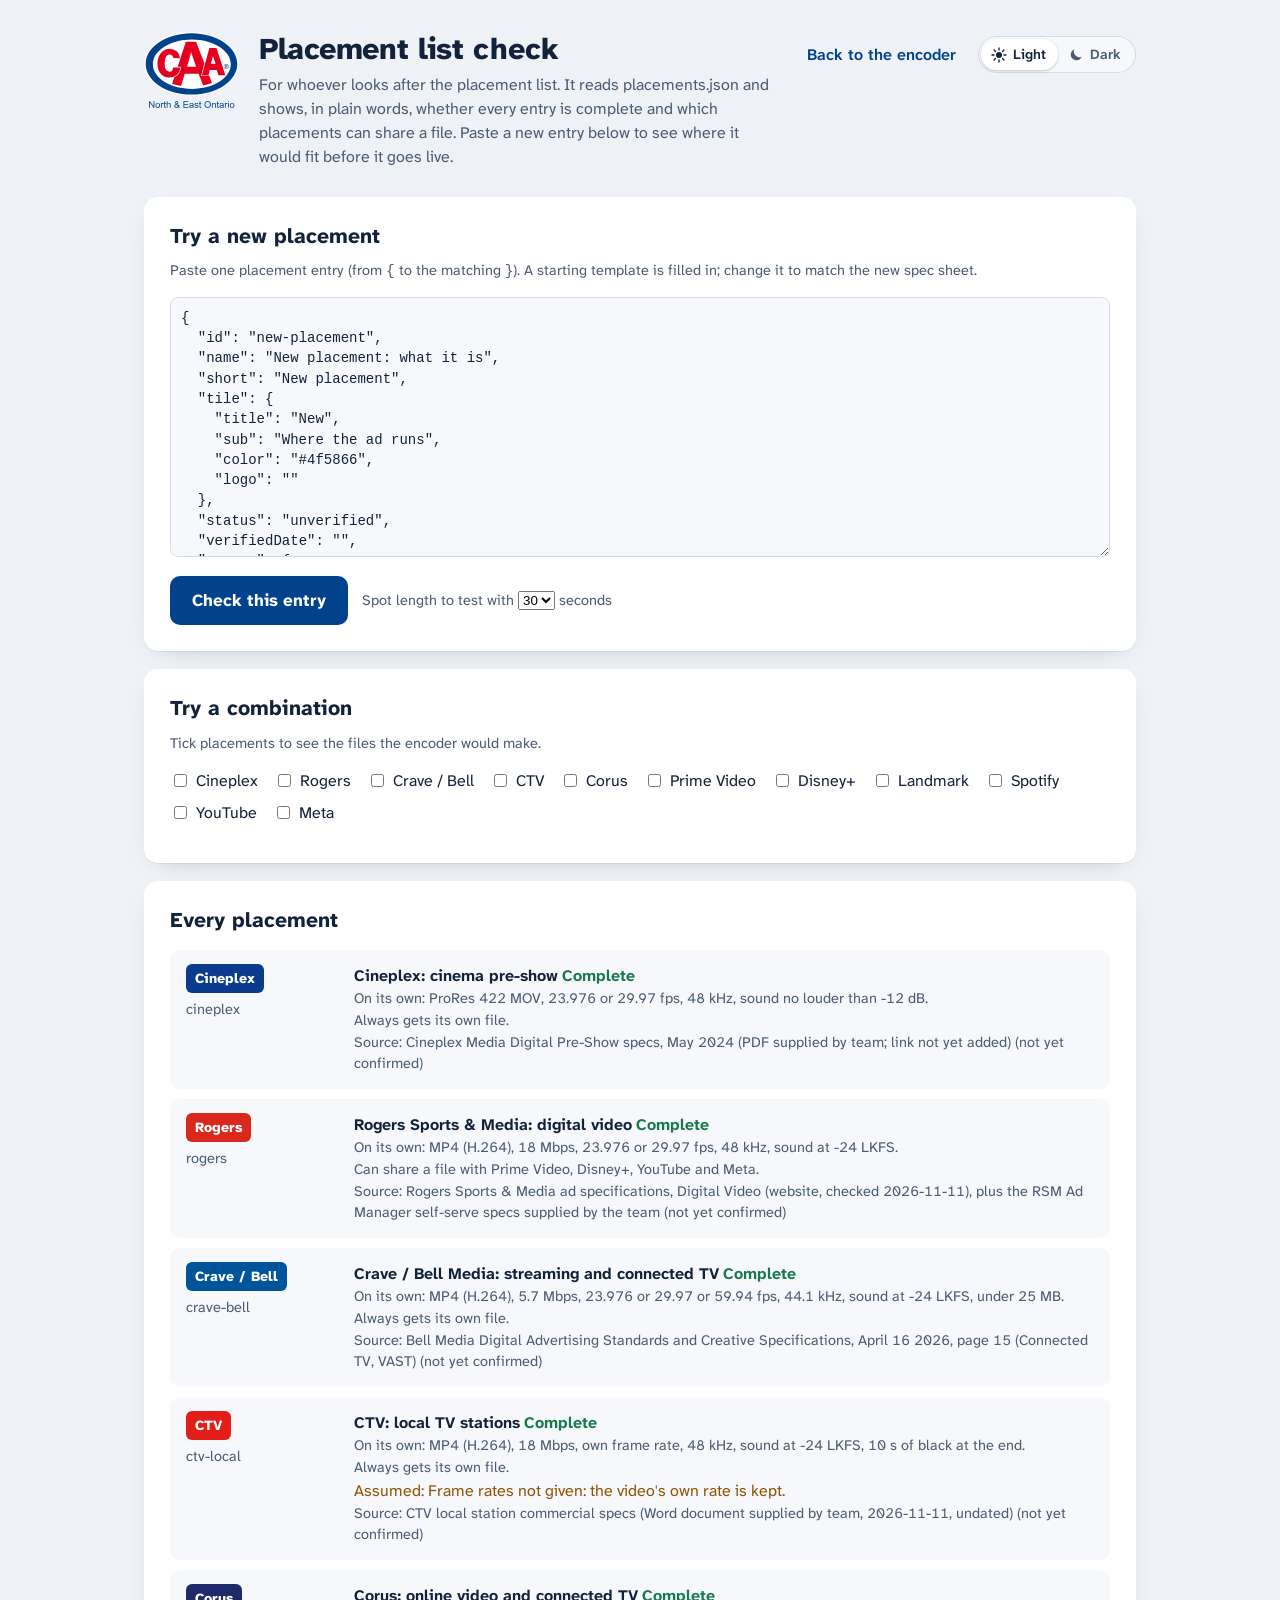
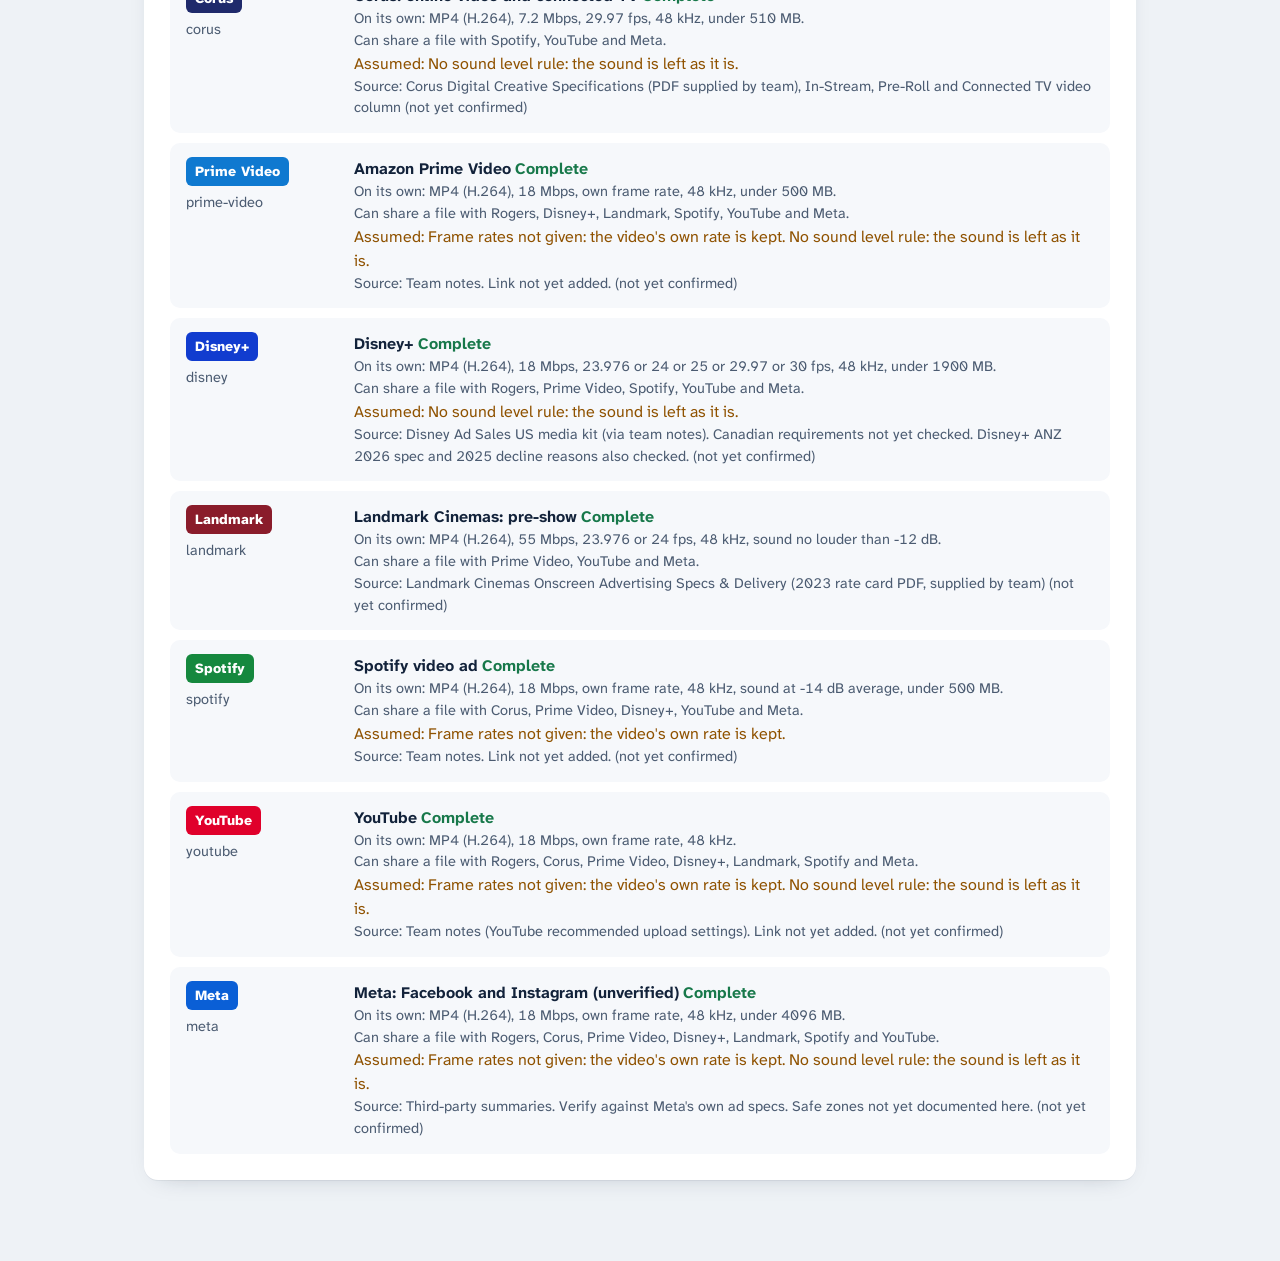
==== commit e3a0ddee: "Header: replace the unlabelled day/night switch with a labelled Light / Dark choice, shared on every" ====
--- a/check.html
+++ b/check.html
@@ -33,10 +33,13 @@
     <h1>Placement list check</h1>
     <p class="lede">For whoever looks after the placement list. It reads placements.json and shows, in plain words, whether every entry is complete and which placements can share a file. Paste a new entry below to see where it would fit before it goes live.</p>
   </div></div>
-  <div class="top-tools"><a href="index.html">Back to the encoder</a>
-    <button type="button" class="theme-switch" id="theme-switch" role="switch" aria-checked="false" aria-label="Dark mode">
-      <span class="track"><span class="sun" aria-hidden="true"></span><span class="moon" aria-hidden="true"></span><span class="knob"></span></span>
-    </button></div>
+  <nav class="top-tools" aria-label="Page links and colour theme">
+    <a class="tool-link" href="index.html">Back to the encoder</a>
+    <div class="theme-pick" role="group" aria-label="Colour theme">
+      <button type="button" data-set-theme="light" aria-pressed="false"><svg viewBox="0 0 24 24" aria-hidden="true"><circle cx="12" cy="12" r="4.5" fill="currentColor"/><path d="M12 1.5v3M12 19.5v3M1.5 12h3M19.5 12h3M4.6 4.6l2.1 2.1M17.3 17.3l2.1 2.1M4.6 19.4l2.1-2.1M17.3 6.7l2.1-2.1" stroke="currentColor" stroke-width="2" stroke-linecap="round"/></svg>Light</button>
+      <button type="button" data-set-theme="dark" aria-pressed="false"><svg viewBox="0 0 24 24" aria-hidden="true"><path d="M20.5 14.6A8.5 8.5 0 0 1 9.4 3.5a8.5 8.5 0 1 0 11.1 11.1z" fill="currentColor"/></svg>Dark</button>
+    </div>
+  </nav>
 </header>
 
 <section class="step">
@@ -63,5 +66,6 @@
 </section>
 </div>
 <script type="module" src="js/check.js"></script>
+<script src="js/theme.js"></script>
 </body>
 </html>
--- a/css/app.css
+++ b/css/app.css
@@ -20,13 +20,13 @@
   --ink-2: #4b5b71;
   --ink-3: #74839a;
   --rule: #d3dbe5;
-  --accent: #0b4ea2;          /* CAA blue: confirm the exact value with Marketing */
+  --accent: #00428b;          /* CAA NEO blue, from the brand kit logo (dark mode uses a lighter tint for contrast) */
   --accent-ink: #ffffff;
   --accent-soft: #e2ecfa;
   --ok: #17784a;   --ok-soft: #e1f3ea;
   --warn: #8f5200; --warn-soft: #fcefd9;
   --bad: #b4261a;  --bad-soft: #fbe4e1;
-  --focus: #0b4ea2;
+  --focus: #00428b;
   --shadow: 0 1px 0 rgba(18, 34, 58, .06), 0 8px 24px -16px rgba(18, 34, 58, .35);
   color-scheme: light;
 }
@@ -65,9 +65,9 @@
 b, strong { font-weight: 700; }
 
 /* ---------- header ---------- */
-.top { display: flex; justify-content: space-between; gap: 24px; align-items: flex-start; margin-bottom: 28px; }
+.top { display: flex; flex-wrap: wrap; justify-content: space-between; gap: 16px 24px; align-items: flex-start; margin-bottom: 28px; }
 /* CAA NEO logo from the brand kit: colour on light, white on dark. */
-.head { display: flex; align-items: center; gap: 20px; }
+.head { display: flex; align-items: flex-start; gap: 20px; flex: 1 1 440px; min-width: 0; }
 .brand { flex-shrink: 0; line-height: 0; }
 .logo { height: 76px; width: auto; display: block; }
 .logo-white { display: none; }
@@ -77,30 +77,18 @@
 @media (max-width: 560px) { .head { flex-direction: column; align-items: flex-start; gap: 12px; } .logo { height: 60px; } }
 .top h1 { margin: 0 0 6px; font-size: 30px; line-height: 1.15; font-weight: 800; letter-spacing: -.01em; }
 .lede { margin: 0; color: var(--ink-2); max-width: 60ch; }
-.top-tools { display: flex; align-items: center; gap: 18px; flex-shrink: 0; padding-top: 6px; }
-.top-tools a { font-weight: 600; text-decoration: none; }
-.top-tools a:hover { text-decoration: underline; }
-
-/* The fun bit: a little day/night switch. The sun sets as the knob crosses to the moon. */
-.theme-switch { all: unset; cursor: pointer; border-radius: 999px; }
-.theme-switch .track {
-  position: relative; display: block; width: 62px; height: 32px; border-radius: 999px;
-  background: linear-gradient(180deg, #8ec5ff, #cfe7ff); box-shadow: inset 0 0 0 1px rgba(18, 34, 58, .15);
-  overflow: hidden; transition: background .35s ease;
-}
-.theme-switch .sun, .theme-switch .moon { position: absolute; top: 8px; width: 16px; height: 16px; border-radius: 50%; transition: transform .45s cubic-bezier(.5, -.4, .3, 1.4), opacity .3s; }
-.theme-switch .sun { left: 9px; background: #ffc84a; box-shadow: 0 0 0 3px rgba(255, 200, 74, .35); }
-.theme-switch .moon { right: 9px; background: transparent; box-shadow: inset -5px -3px 0 0 #f1f4fa; transform: translateY(26px); opacity: 0; }
-.theme-switch .knob {
-  position: absolute; top: 3px; left: 3px; width: 26px; height: 26px; border-radius: 50%; background: #fff;
-  box-shadow: 0 2px 6px rgba(0, 0, 0, .25); transition: transform .35s cubic-bezier(.4, 1.4, .5, 1);
-}
-.theme-switch[aria-checked="true"] .track { background: linear-gradient(180deg, #13203a, #2a3c66); box-shadow: inset 0 0 0 1px rgba(255, 255, 255, .12); }
-.theme-switch[aria-checked="true"] .knob { transform: translateX(30px); background: #dfe7f5; }
-.theme-switch[aria-checked="true"] .sun { transform: translateY(26px); opacity: 0; }
-.theme-switch[aria-checked="true"] .moon { transform: translateY(0); opacity: 1; }
-.theme-switch[aria-checked="false"] .knob { transform: translateX(0); }
-.theme-switch:focus-visible .track { outline: 3px solid var(--focus); outline-offset: 2px; }
+.top-tools { display: flex; align-items: center; gap: 22px; flex-shrink: 0; padding-top: 4px; }
+/* A plain link, so it never reads as part of the theme control beside it. */
+.tool-link { display: inline-flex; align-items: center; gap: 8px; font-weight: 600; text-decoration: none; }
+.tool-link:hover { text-decoration: underline; }
+.tool-link .q { display: inline-grid; place-items: center; width: 22px; height: 22px; border-radius: 50%; border: 2px solid currentColor; font-size: 13px; font-weight: 800; line-height: 1; }
+/* Light / Dark: two labelled choices, the current one raised. */
+.theme-pick { display: inline-flex; padding: 3px; border-radius: 999px; background: var(--sheet-2); box-shadow: inset 0 0 0 1px var(--rule); }
+.theme-pick button { all: unset; cursor: pointer; display: inline-flex; align-items: center; gap: 6px; padding: 5px 12px 5px 10px; border-radius: 999px; font-size: 14px; font-weight: 600; color: var(--ink-2); transition: background-color .15s, color .15s; }
+.theme-pick button svg { width: 16px; height: 16px; flex-shrink: 0; }
+.theme-pick button:hover { color: var(--ink); }
+.theme-pick button[aria-pressed="true"] { background: var(--sheet); color: var(--ink); box-shadow: 0 1px 3px rgba(0, 0, 0, .2); cursor: default; }
+.theme-pick button:focus-visible { outline: 3px solid var(--focus); outline-offset: 1px; }
 
 /* ---------- steps ---------- */
 .step { background: var(--sheet); border-radius: 14px; padding: 24px 26px 26px; margin-bottom: 18px; box-shadow: var(--shadow); }
